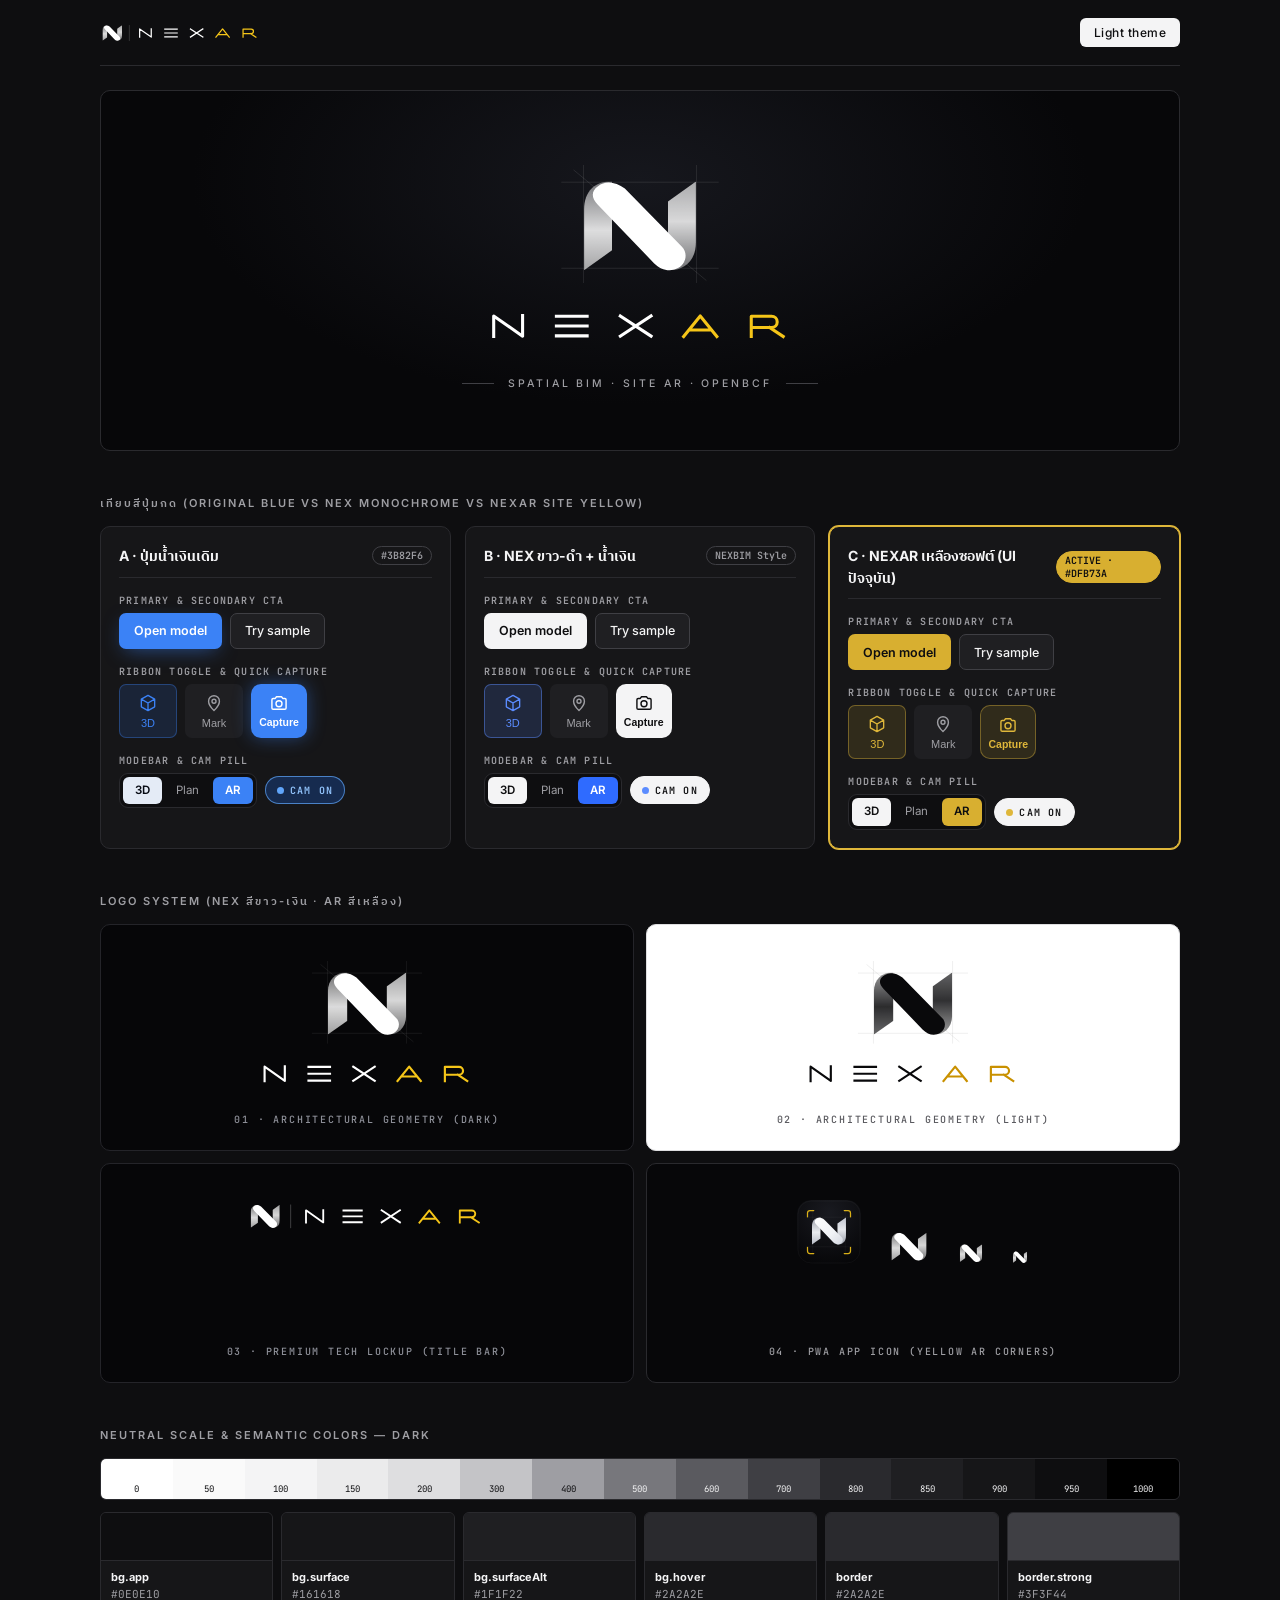
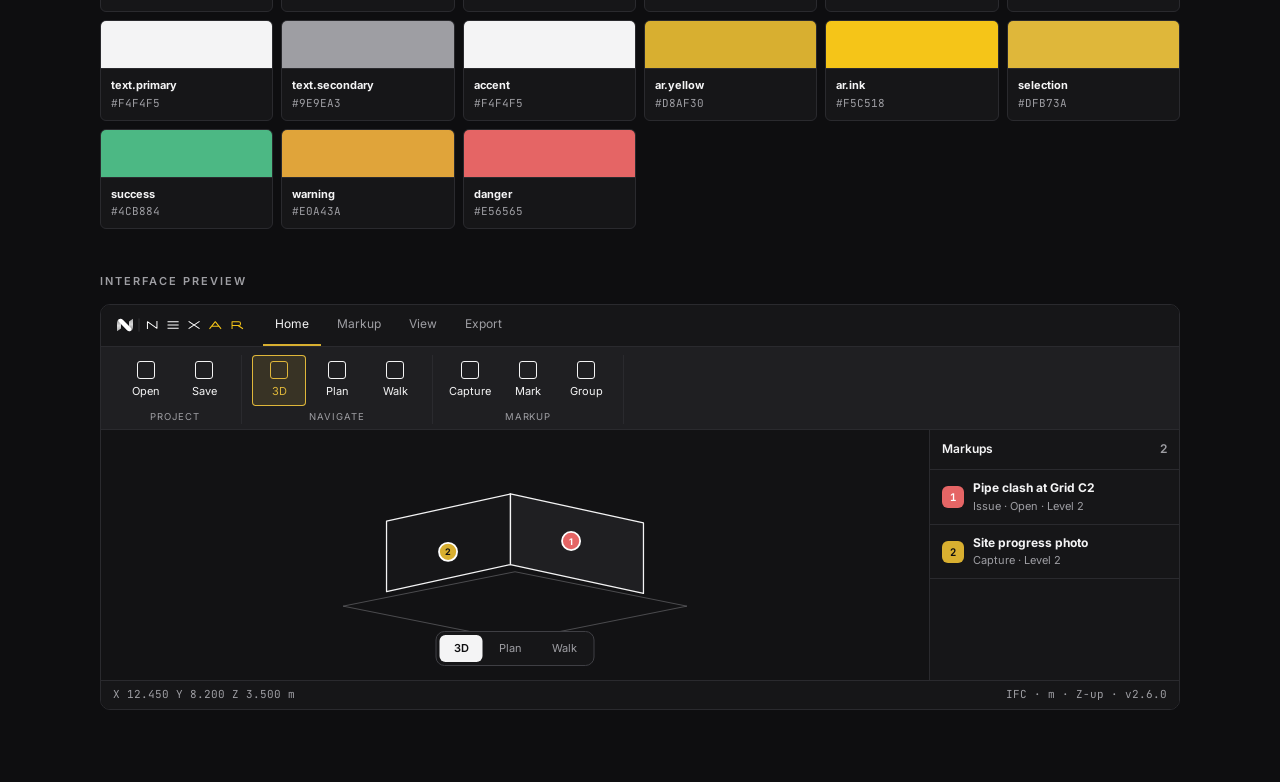
==== brand/brand.html @ 0742beb2 "Add files via upload" ====
<!doctype html>
<html lang="th" data-theme="dark">
<head>
<meta charset="utf-8">
<meta name="viewport" content="width=device-width, initial-scale=1">
<title>NEXAR Brand — Logo &amp; Button Color Comparison</title>
<link rel="preconnect" href="https://fonts.googleapis.com">
<link rel="preconnect" href="https://fonts.gstatic.com" crossorigin>
<link href="https://fonts.googleapis.com/css2?family=Inter:wght@400;500;600;700&family=IBM+Plex+Sans+Thai:wght@400;500;600&family=JetBrains+Mono:wght@400;500&display=swap" rel="stylesheet">
<link rel="stylesheet" href="tokens/nexar-theme.css">
<style>
  * { box-sizing: border-box; }
  body { margin: 0; background: var(--nx-bg-app); color: var(--nx-text); font: 13px/1.55 var(--nx-font-ui); transition: background .2s, color .2s; }
  .wrap { max-width: 1120px; margin: 0 auto; padding: 0 20px 72px; }
  header.top { display: flex; align-items: center; justify-content: space-between; padding: 18px 0; border-bottom: 1px solid var(--nx-border); }
  header.top svg { height: 22px; color: var(--nx-logo); }
  button.toggle { font: 500 12px var(--nx-font-ui); background: var(--nx-accent); color: var(--nx-accent-fg); border: 0; border-radius: var(--nx-radius-md); padding: 7px 14px; cursor: pointer; letter-spacing: .04em; }
  h2 { font-size: 11px; letter-spacing: .18em; text-transform: uppercase; color: var(--nx-text-2); font-weight: 600; margin: 44px 0 14px; }

  /* Hero */
  .hero { position: relative; display: grid; place-items: center; padding: 74px 20px 60px; background: var(--nx-bg-surface); border: 1px solid var(--nx-border); border-radius: var(--nx-radius-lg); margin-top: 24px; overflow: hidden; }
  [data-theme="dark"] .hero { background: radial-gradient(640px 320px at 50% 25%, #16171d 0%, #070709 70%); }
  .hero svg { width: min(300px, 74vw); color: var(--nx-logo); }
  .tagline { display: flex; align-items: center; gap: 14px; margin-top: 20px; font: 500 10.5px var(--nx-font-ui); letter-spacing: .28em; text-transform: uppercase; color: var(--nx-text-2); }
  .tagline::before, .tagline::after { content: ''; width: 32px; height: 1px; background: var(--nx-border-strong); }

  /* 4-style Brand Board */
  .board { display: grid; gap: 12px; grid-template-columns: repeat(2, 1fr); }
  .tile { position: relative; display: flex; flex-direction: column; align-items: center; justify-content: center; gap: 18px; min-height: 220px; padding: 36px 24px 24px; border-radius: var(--nx-radius-lg); border: 1px solid var(--nx-border); background: var(--nx-bg-surface); color: var(--nx-logo); }
  [data-theme="dark"] .tile { background: #070709; }
  .tile.inv-light { background: #FFFFFF !important; border-color: #DEDEE0; color: #09090B; --nx-ar-ink: #C99100; }
  .tile.inv-dark { background: #060608 !important; border-color: #242429; color: #FFFFFF; --nx-ar-ink: #F5C518; }
  .tile .cap { margin-top: auto; font: 500 10px var(--nx-font-num); letter-spacing: .18em; text-transform: uppercase; color: var(--nx-text-2); }
  .tile.inv-light .cap { color: #5A5A5F; }
  .tile.inv-dark .cap { color: #8E9099; }
  .sizes { display: flex; align-items: end; gap: 26px; }

  /* Button Color Comparison Board */
  .cmp-grid { display: grid; gap: 14px; grid-template-columns: repeat(3, 1fr); }
  .cmp-card { background: var(--nx-bg-surface); border: 1px solid var(--nx-border); border-radius: var(--nx-radius-lg); padding: 18px; display: flex; flex-direction: column; gap: 16px; }
  .cmp-card.rec { border-color: var(--nx-selection); box-shadow: 0 0 0 1px var(--nx-selection); }
  .cmp-head { display: flex; align-items: center; justify-content: space-between; gap: 8px; padding-bottom: 10px; border-bottom: 1px solid var(--nx-border); }
  .cmp-head b { font-size: 14px; }
  .cmp-badge { font: 600 10px var(--nx-font-num); padding: 2px 8px; border-radius: 99px; border: 1px solid var(--nx-border-strong); color: var(--nx-text-2); }
  .cmp-card.rec .cmp-badge { background: var(--nx-ar); color: var(--nx-ar-fg); border-color: var(--nx-ar); }
  .cmp-row { display: flex; flex-direction: column; gap: 6px; }
  .cmp-lbl { font: 600 10px var(--nx-font-num); letter-spacing: .12em; text-transform: uppercase; color: var(--nx-text-2); }
  .cmp-btns { display: flex; flex-wrap: wrap; gap: 8px; align-items: center; }

  /* Demo buttons inside comparison */
  .dbtn { display: inline-flex; align-items: center; justify-content: center; gap: 6px; height: 36px; padding: 0 14px; border-radius: 7px; font: 600 12.5px var(--nx-font-ui); border: 1px solid transparent; cursor: pointer; transition: transform .1s, opacity .15s; }
  .dbtn:active { transform: scale(.97); }
  .dbtn.sec { background: var(--nx-bg-surface-alt); color: var(--nx-text); border-color: var(--nx-border-strong); font-weight: 500; }
  .drbtn { display: flex; flex-direction: column; align-items: center; justify-content: center; gap: 4px; width: 58px; height: 54px; border-radius: 7px; font-size: 11px; border: 1px solid transparent; color: var(--nx-text-2); background: var(--nx-bg-surface-alt); cursor: pointer; }
  .drbtn svg { width: 20px; height: 20px; }
  .dcap { display: flex; flex-direction: column; align-items: center; justify-content: center; gap: 3px; width: 56px; height: 54px; border-radius: 10px; font-size: 10.5px; font-weight: 600; border: 0; cursor: pointer; }
  .dcap svg { width: 20px; height: 20px; }
  .dseg { display: inline-flex; gap: 2px; padding: 3px; border-radius: 9px; background: var(--nx-bg-app); border: 1px solid var(--nx-border); }
  .dseg span { padding: 5px 12px; border-radius: 6px; font-size: 11.5px; color: var(--nx-text-2); }
  .dpill { display: inline-flex; align-items: center; gap: 6px; height: 28px; padding: 0 11px; border-radius: 99px; font: 600 10px var(--nx-font-num); letter-spacing: .12em; border: 1px solid var(--nx-border-strong); }
  .dpill i { width: 7px; height: 7px; border-radius: 50%; }

  /* A: Original SiteAR Blue */
  .s-old .p-cta { background: #3B82F6; color: #fff; box-shadow: 0 6px 20px -6px rgba(59,130,246,.55); }
  .s-old .r-on { color: #3B82F6; background: rgba(59,130,246,.14); border-color: rgba(59,130,246,.35); }
  .s-old .c-cap { background: #3B82F6; color: #fff; box-shadow: 0 0 18px rgba(59,130,246,.42); }
  .s-old .m-on { background: #E4EBF6; color: #070B14; font-weight: 600; }
  .s-old .m-ar { background: #3B82F6; color: #fff; font-weight: 600; }
  .s-old .g-on { background: rgba(23,48,92,.82); border-color: rgba(96,165,250,.7); color: #93C5FD; }
  .s-old .g-on i { background: #60A5FA; }

  /* B: NEX Monochrome (v1.9.0) */
  .s-mono .p-cta { background: var(--nx-accent); color: var(--nx-accent-fg); }
  .s-mono .r-on { color: #5B8CFF; background: rgba(91,140,255,.16); border-color: rgba(91,140,255,.45); }
  [data-theme="light"] .s-mono .r-on { color: #2F6BFF; background: rgba(47,107,255,.12); border-color: rgba(47,107,255,.4); }
  .s-mono .c-cap { background: var(--nx-accent); color: var(--nx-accent-fg); }
  .s-mono .m-on { background: var(--nx-accent); color: var(--nx-accent-fg); font-weight: 600; }
  .s-mono .m-ar { background: #2F6BFF; color: #fff; font-weight: 600; }
  .s-mono .g-on { background: var(--nx-accent); border-color: var(--nx-accent); color: var(--nx-accent-fg); }
  .s-mono .g-on i { background: #5B8CFF; }

  /* C: NEXAR Soft Site Yellow (current) */
  .s-yel .p-cta { background: #D8AF30; color: #0E0E10; }
  .s-yel .r-on { color: var(--nx-selection); background: var(--nx-selection-fill); border-color: color-mix(in srgb, var(--nx-selection) 40%, transparent); }
  .s-yel .c-cap { color: var(--nx-selection); background: var(--nx-selection-fill); border: 1px solid color-mix(in srgb, var(--nx-selection) 40%, transparent); }
  .s-yel .m-on { background: var(--nx-accent); color: var(--nx-accent-fg); font-weight: 600; }
  .s-yel .m-ar { background: #D8AF30; color: #0E0E10; font-weight: 600; }
  .s-yel .g-on { background: var(--nx-accent); border-color: var(--nx-accent); color: var(--nx-accent-fg); }
  .s-yel .g-on i { background: #DFB73A; }

  .swatches { display: grid; gap: 8px; grid-template-columns: repeat(auto-fill, minmax(150px, 1fr)); }
  .sw { border: 1px solid var(--nx-border); border-radius: var(--nx-radius-md); overflow: hidden; background: var(--nx-bg-surface); }
  .sw i { display: block; height: 48px; border-bottom: 1px solid var(--nx-border); }
  .sw div { padding: 8px 10px; font-size: 11px; }
  .sw code { font-family: var(--nx-font-num); color: var(--nx-text-2); }
  .scale { display: flex; border-radius: var(--nx-radius-md); overflow: hidden; border: 1px solid var(--nx-border); }
  .scale span { flex: 1; height: 40px; display: grid; place-items: end center; font: 9px var(--nx-font-num); padding-bottom: 4px; }

  /* Mock NEXAR App preview */
  .app { border: 1px solid var(--nx-border); border-radius: var(--nx-radius-lg); overflow: hidden; background: var(--nx-bg-app); }
  .bar { display: flex; align-items: center; gap: 16px; padding: 0 14px; height: 42px; background: var(--nx-bg-surface); border-bottom: 1px solid var(--nx-border); }
  .bar svg { height: 18px; color: var(--nx-logo); }
  .tabs { display: flex; gap: 4px; height: 100%; }
  .tabs span { display: grid; place-items: center; padding: 0 12px; color: var(--nx-text-2); border-bottom: 2px solid transparent; font-size: 12px; }
  .tabs span.on { color: var(--nx-text); border-color: var(--nx-ar); }
  .ribbon { display: flex; gap: 0; background: var(--nx-bg-surface-alt); border-bottom: 1px solid var(--nx-border); padding: 8px 8px 5px; overflow-x: auto; }
  .panel { padding: 0 10px; border-right: 1px solid var(--nx-border); text-align: center; }
  .panel .btns { display: flex; gap: 4px; }
  .btn { width: 54px; padding: 6px 0; border-radius: var(--nx-radius-sm); font-size: 11px; color: var(--nx-text); }
  .btn.on { background: var(--nx-selection-fill); box-shadow: inset 0 0 0 1px var(--nx-selection); color: var(--nx-selection); }
  .btn b { display: block; width: 18px; height: 18px; margin: 0 auto 4px; border: 1.5px solid currentColor; border-radius: 3px; }
  .panel em { display: block; font-style: normal; font-size: 9.5px; letter-spacing: .1em; text-transform: uppercase; color: var(--nx-text-2); margin-top: 4px; }
  .body { display: grid; grid-template-columns: 1fr 250px; min-height: 250px; }
  .vp { background: var(--nx-bg-viewport); position: relative; display: grid; place-items: center; padding: 24px; }
  .vp svg { width: 70%; max-width: 380px; }
  .hud { position: absolute; bottom: 14px; left: 50%; transform: translateX(-50%); display: flex; gap: 2px; padding: 3px; border-radius: 9px; background: var(--nx-bg-surface); border: 1px solid var(--nx-border-strong); }
  .hud span { padding: 5px 14px; border-radius: 6px; font-size: 11px; color: var(--nx-text-2); }
  .hud span.on { background: var(--nx-accent); color: var(--nx-accent-fg); font-weight: 600; }
  .side { background: var(--nx-bg-surface); border-left: 1px solid var(--nx-border); font-size: 12px; }
  .side .h { padding: 10px 12px; font-weight: 600; border-bottom: 1px solid var(--nx-border); display: flex; justify-content: space-between; }
  .side .r { display: flex; align-items: center; gap: 9px; padding: 9px 12px; border-bottom: 1px solid var(--nx-border); }
  .side .pin { width: 22px; height: 22px; border-radius: 6px; display: grid; place-items: center; font: 700 10.5px var(--nx-font-num); color: #fff; flex: none; }
  .side .meta { color: var(--nx-text-2); font-size: 11px; }
  .status { display: flex; justify-content: space-between; gap: 16px; padding: 5px 12px; font-size: 11px; font-family: var(--nx-font-num); color: var(--nx-text-2); background: var(--nx-bg-surface); border-top: 1px solid var(--nx-border); }
  @media (max-width: 900px) { .cmp-grid { grid-template-columns: 1fr; } }
  @media (max-width: 700px) { .board { grid-template-columns: 1fr; } .body { grid-template-columns: 1fr; } .side { border-left: 0; border-top: 1px solid var(--nx-border); } }
</style>
</head>
<body>
<svg width="0" height="0" style="position:absolute">
  <defs>
    <linearGradient id="sl" x1="0" y1="0" x2="0" y2="1"><stop offset="0%" stop-color="#fff" stop-opacity=".42"/><stop offset="55%" stop-color="#fff" stop-opacity=".86"/><stop offset="100%" stop-color="#fff" stop-opacity=".62"/></linearGradient>
    <linearGradient id="sr" x1="0" y1="1" x2="0" y2="0"><stop offset="0%" stop-color="#fff" stop-opacity=".40"/><stop offset="55%" stop-color="#fff" stop-opacity=".84"/><stop offset="100%" stop-color="#fff" stop-opacity=".64"/></linearGradient>
    <mask id="ml" maskContentUnits="objectBoundingBox"><rect width="1" height="1" fill="url(#sl)"/></mask>
    <mask id="mr" maskContentUnits="objectBoundingBox"><rect width="1" height="1" fill="url(#sr)"/></mask>
    <symbol id="mark" viewBox="0 0 120 96">
      <g fill="currentColor">
        <path d="M12 86V34C12 18 22 10 34 10h2L36 69 12 86Z" mask="url(#ml)"/>
        <path d="M84 27L108 10v52c0 16-10 24-22 24h-2V27Z" mask="url(#mr)"/>
        <path d="M24 14C30 9 39 10 47 16L96 66C101 71 100 80 93 84 86 88 78 86 72 80L24 30C18 24 18 18 24 14Z"/>
      </g>
    </symbol>
    <symbol id="word" viewBox="0 0 244 26">
      <g fill="none" stroke="currentColor" stroke-width="2.5" stroke-linecap="square" stroke-linejoin="round">
        <path d="M3 21.5V4.8L26.5 21.2V4.5"/>
        <path d="M54 5h25M54 13h25M54 21h25"/>
        <path d="M106 4.8L131 21.2M131 4.8L106 21.2"/>
      </g>
      <g fill="none" stroke="var(--nx-ar-ink, #F5C518)" stroke-width="2.5" stroke-linecap="square" stroke-linejoin="round">
        <path d="M157.5 21.5L171 4.8L184.5 21.5M163 16.2h16"/>
        <path d="M212.5 21.5V5h16.5a4.6 4.6 0 0 1 0 9.2h-16.5M227.5 14.2L238.5 21.5"/>
      </g>
    </symbol>
    <symbol id="lockupH" viewBox="0 0 264 36">
      <use href="#mark" x="0" y="2" width="40" height="32"/>
      <line x1="48" y1="5" x2="48" y2="31" stroke="currentColor" stroke-opacity=".26" stroke-width="1"/>
      <use href="#word" x="62" y="7.5" width="198" height="21"/>
    </symbol>
    <symbol id="lockupV" viewBox="0 0 244 156">
      <g stroke="currentColor" stroke-opacity=".12" stroke-width=".65" fill="none">
        <line x1="76" y1="0" x2="76" y2="96"/><line x1="168" y1="0" x2="168" y2="96"/>
        <line x1="58" y1="14" x2="186" y2="14"/><line x1="58" y1="84" x2="186" y2="84"/>
        <line x1="68" y1="4" x2="176" y2="94"/>
      </g>
      <use href="#mark" x="65" y="4" width="114" height="91"/>
      <use href="#word" x="0" y="118" width="244" height="26"/>
    </symbol>
    <symbol id="ic-cube" viewBox="0 0 24 24"><path fill="none" stroke="currentColor" stroke-width="1.6" stroke-linejoin="round" d="M12 2.8 20 7.4v9.2L12 21.2 4 16.6V7.4zM4 7.4l8 4.6 8-4.6M12 12v9.2"/></symbol>
    <symbol id="ic-cam" viewBox="0 0 24 24"><g fill="none" stroke="currentColor" stroke-width="1.7" stroke-linecap="round" stroke-linejoin="round"><path d="M3.5 8A1.5 1.5 0 0 1 5 6.5h2.5L9 4.5h6l1.5 2H19A1.5 1.5 0 0 1 20.5 8v10A1.5 1.5 0 0 1 19 19.5H5A1.5 1.5 0 0 1 3.5 18z"/><circle cx="12" cy="12.8" r="3.6"/></g></symbol>
    <symbol id="ic-pin" viewBox="0 0 24 24"><g fill="none" stroke="currentColor" stroke-width="1.7" stroke-linecap="round" stroke-linejoin="round"><path d="M12 21s-6.5-6.2-6.5-11.2a6.5 6.5 0 0 1 13 0C18.5 14.8 12 21 12 21z"/><circle cx="12" cy="9.8" r="2.4"/></g></symbol>
  </defs>
</svg>

<div class="wrap">
  <header class="top">
    <svg viewBox="0 0 264 36" aria-label="NEXAR"><use href="#lockupH"/></svg>
    <button class="toggle" id="toggle">Light theme</button>
  </header>

  <div class="hero">
    <svg viewBox="0 0 244 156" aria-label="NEXAR"><use href="#lockupV"/></svg>
    <div class="tagline">Spatial BIM · Site AR · OpenBCF</div>
  </div>

  <h2>เทียบสีปุ่มกด (Original Blue vs NEX Monochrome vs NEXAR Site Yellow)</h2>
  <div class="cmp-grid">
    <!-- A: Original Blue -->
    <div class="cmp-card s-old">
      <div class="cmp-head"><b>A · ปุ่มน้ำเงินเดิม</b><span class="cmp-badge">#3B82F6</span></div>
      <div class="cmp-row"><span class="cmp-lbl">Primary &amp; Secondary CTA</span>
        <div class="cmp-btns"><button class="dbtn p-cta">Open model</button><button class="dbtn sec">Try sample</button></div>
      </div>
      <div class="cmp-row"><span class="cmp-lbl">Ribbon Toggle &amp; Quick Capture</span>
        <div class="cmp-btns">
          <button class="drbtn r-on"><svg><use href="#ic-cube"/></svg><span>3D</span></button>
          <button class="drbtn"><svg><use href="#ic-pin"/></svg><span>Mark</span></button>
          <button class="dcap c-cap"><svg><use href="#ic-cam"/></svg><span>Capture</span></button>
        </div>
      </div>
      <div class="cmp-row"><span class="cmp-lbl">Modebar &amp; CAM Pill</span>
        <div class="cmp-btns">
          <div class="dseg"><span class="m-on">3D</span><span>Plan</span><span class="m-ar">AR</span></div>
          <span class="dpill g-on"><i></i>CAM ON</span>
        </div>
      </div>
    </div>

    <!-- B: NEX Monochrome -->
    <div class="cmp-card s-mono">
      <div class="cmp-head"><b>B · NEX ขาว-ดำ + น้ำเงิน</b><span class="cmp-badge">NEXBIM Style</span></div>
      <div class="cmp-row"><span class="cmp-lbl">Primary &amp; Secondary CTA</span>
        <div class="cmp-btns"><button class="dbtn p-cta">Open model</button><button class="dbtn sec">Try sample</button></div>
      </div>
      <div class="cmp-row"><span class="cmp-lbl">Ribbon Toggle &amp; Quick Capture</span>
        <div class="cmp-btns">
          <button class="drbtn r-on"><svg><use href="#ic-cube"/></svg><span>3D</span></button>
          <button class="drbtn"><svg><use href="#ic-pin"/></svg><span>Mark</span></button>
          <button class="dcap c-cap"><svg><use href="#ic-cam"/></svg><span>Capture</span></button>
        </div>
      </div>
      <div class="cmp-row"><span class="cmp-lbl">Modebar &amp; CAM Pill</span>
        <div class="cmp-btns">
          <div class="dseg"><span class="m-on">3D</span><span>Plan</span><span class="m-ar">AR</span></div>
          <span class="dpill g-on"><i></i>CAM ON</span>
        </div>
      </div>
    </div>

    <!-- C: NEXAR Soft Site Yellow (Active) -->
    <div class="cmp-card s-yel rec">
      <div class="cmp-head"><b>C · NEXAR เหลืองซอฟต์ (UI ปัจจุบัน)</b><span class="cmp-badge">ACTIVE · #DFB73A</span></div>
      <div class="cmp-row"><span class="cmp-lbl">Primary &amp; Secondary CTA</span>
        <div class="cmp-btns"><button class="dbtn p-cta">Open model</button><button class="dbtn sec">Try sample</button></div>
      </div>
      <div class="cmp-row"><span class="cmp-lbl">Ribbon Toggle &amp; Quick Capture</span>
        <div class="cmp-btns">
          <button class="drbtn r-on"><svg><use href="#ic-cube"/></svg><span>3D</span></button>
          <button class="drbtn"><svg><use href="#ic-pin"/></svg><span>Mark</span></button>
          <button class="dcap c-cap"><svg><use href="#ic-cam"/></svg><span>Capture</span></button>
        </div>
      </div>
      <div class="cmp-row"><span class="cmp-lbl">Modebar &amp; CAM Pill</span>
        <div class="cmp-btns">
          <div class="dseg"><span class="m-on">3D</span><span>Plan</span><span class="m-ar">AR</span></div>
          <span class="dpill g-on"><i></i>CAM ON</span>
        </div>
      </div>
    </div>
  </div>

  <h2>Logo System (NEX สีขาว-เงิน · AR สีเหลือง)</h2>
  <div class="board">
    <div class="tile inv-dark">
      <svg viewBox="0 0 244 156" width="210"><use href="#lockupV"/></svg>
      <div class="cap">01 · Architectural Geometry (Dark)</div>
    </div>
    <div class="tile inv-light">
      <svg viewBox="0 0 244 156" width="210"><use href="#lockupV"/></svg>
      <div class="cap">02 · Architectural Geometry (Light)</div>
    </div>
    <div class="tile inv-dark">
      <svg viewBox="0 0 264 36" width="240"><use href="#lockupH"/></svg>
      <div class="cap">03 · Premium Tech Lockup (Title Bar)</div>
    </div>
    <div class="tile">
      <div class="sizes">
        <img src="icons/icon.svg" width="64" height="64" alt="NEXAR app icon" style="border-radius:14px">
        <svg viewBox="0 0 120 96" width="44"><use href="#mark"/></svg>
        <svg viewBox="0 0 120 96" width="28"><use href="#mark"/></svg>
        <svg viewBox="0 0 120 96" width="18"><use href="#mark"/></svg>
      </div>
      <div class="cap">04 · PWA App Icon (Yellow AR Corners)</div>
    </div>
  </div>

  <h2>Neutral Scale &amp; Semantic Colors — <span id="themeName">dark</span></h2>
  <div class="scale" id="scale" style="margin-bottom:12px"></div>
  <div class="swatches" id="swatches"></div>

  <h2>Interface Preview</h2>
  <div class="app">
    <div class="bar">
      <svg viewBox="0 0 264 36"><use href="#lockupH"/></svg>
      <div class="tabs"><span class="on">Home</span><span>Markup</span><span>View</span><span>Export</span></div>
    </div>
    <div class="ribbon">
      <div class="panel"><div class="btns"><div class="btn"><b></b>Open</div><div class="btn"><b></b>Save</div></div><em>Project</em></div>
      <div class="panel"><div class="btns"><div class="btn on"><b></b>3D</div><div class="btn"><b></b>Plan</div><div class="btn"><b></b>Walk</div></div><em>Navigate</em></div>
      <div class="panel"><div class="btns"><div class="btn"><b></b>Capture</div><div class="btn"><b></b>Mark</div><div class="btn"><b></b>Group</div></div><em>Markup</em></div>
    </div>
    <div class="body">
      <div class="vp">
        <svg viewBox="0 0 420 200" fill="none" stroke-linejoin="round">
          <path d="M20 156 L210 194 L400 156 L210 118 Z" stroke="var(--nx-text-2)" stroke-width="1" opacity=".45"/>
          <path d="M68 140 L68 62 L205 32 L205 110 Z" fill="var(--nx-bg-surface)" stroke="var(--nx-text)" stroke-width="1.4"/>
          <path d="M205 110 L205 32 L352 64 L352 142 Z" fill="var(--nx-bg-surface-alt)" stroke="var(--nx-text)" stroke-width="1.4"/>
          <circle cx="272" cy="84" r="10" fill="var(--nx-danger)" stroke="#fff" stroke-width="2"/>
          <text x="272" y="88" text-anchor="middle" fill="#fff" font-size="10" font-weight="700">1</text>
          <circle cx="136" cy="96" r="10" fill="var(--nx-ar)" stroke="#fff" stroke-width="2"/>
          <text x="136" y="100" text-anchor="middle" fill="#0E0E10" font-size="10" font-weight="700">2</text>
        </svg>
        <div class="hud"><span class="on">3D</span><span>Plan</span><span>Walk</span></div>
      </div>
      <div class="side">
        <div class="h"><span>Markups</span><span style="color:var(--nx-text-2)">2</span></div>
        <div class="r"><span class="pin" style="background:var(--nx-danger)">1</span><div><b>Pipe clash at Grid C2</b><div class="meta">Issue · Open · Level 2</div></div></div>
        <div class="r"><span class="pin" style="background:var(--nx-ar);color:#0E0E10">2</span><div><b>Site progress photo</b><div class="meta">Capture · Level 2</div></div></div>
      </div>
    </div>
    <div class="status">
      <span>X 12.450  Y 8.200  Z 3.500 m</span>
      <span>IFC · m · Z-up · v2.6.0</span>
    </div>
  </div>
</div>

<script>
const neutrals = [["0","#FFFFFF"],["50","#FAFAFA"],["100","#F4F4F5"],["150","#EBEBEC"],["200","#DEDEE0"],["300","#C4C4C7"],["400","#9E9EA3"],["500","#77777C"],["600","#5A5A5F"],["700","#3F3F44"],["800","#2A2A2E"],["850","#1F1F22"],["900","#161618"],["950","#0E0E10"],["1000","#000000"]];
const tokens = [
  ["bg.app","--nx-bg-app"],["bg.surface","--nx-bg-surface"],["bg.surfaceAlt","--nx-bg-surface-alt"],["bg.hover","--nx-bg-hover"],
  ["border","--nx-border"],["border.strong","--nx-border-strong"],["text.primary","--nx-text"],["text.secondary","--nx-text-2"],
  ["accent","--nx-accent"],["ar.yellow","--nx-ar"],["ar.ink","--nx-ar-ink"],["selection","--nx-selection"],
  ["success","--nx-success"],["warning","--nx-warning"],["danger","--nx-danger"]
];
document.getElementById('scale').innerHTML = neutrals.map(([k,v]) =>
  `<span style="background:${v};color:${+k<500?'#0E0E10':'#F4F4F5'}">${k}</span>`).join('');
function renderSwatches() {
  const cs = getComputedStyle(document.documentElement);
  document.getElementById('swatches').innerHTML = tokens.map(([name,css]) => {
    const val = cs.getPropertyValue(css).trim();
    return `<div class="sw"><i style="background:${val}"></i><div><b>${name}</b><br><code>${val}</code></div></div>`;
  }).join('');
}
const root = document.documentElement, btn = document.getElementById('toggle');
function setTheme(t) {
  root.setAttribute('data-theme', t);
  document.getElementById('themeName').textContent = t;
  btn.textContent = t === 'dark' ? 'Light theme' : 'Dark theme';
  renderSwatches();
}
btn.onclick = () => setTheme(root.getAttribute('data-theme') === 'dark' ? 'light' : 'dark');
setTheme('dark');
</script>
</body>
</html>
---- brand/tokens/nexar-theme.css ----
/* =====================================================================
   NEXAR theme — shared NEXCON neutral tokens
   Logo AR accent = Site Yellow (--nx-ar-ink: #F5C518 / #C99100)
   UI & Buttons accent = Soft Site Yellow (--nx-ar: #D8AF30 / #CFA019)
   Switch theme with: <html data-theme="light"> or <html data-theme="dark">
   ===================================================================== */

:root {
  --nx-bg-app: #F4F4F5;
  --nx-bg-surface: #FFFFFF;
  --nx-bg-surface-alt: #FAFAFA;
  --nx-bg-hover: #EBEBEC;
  --nx-bg-viewport: #F7F7F8;
  --nx-border: #DEDEE0;
  --nx-border-strong: #C4C4C7;
  --nx-text: #0E0E10;
  --nx-text-2: #5A5A5F;
  --nx-text-disabled: #9E9EA3;
  --nx-accent: #0E0E10;
  --nx-accent-fg: #FFFFFF;
  --nx-logo: #0E0E10;
  --nx-selection: #A87A08;
  --nx-selection-fill: rgba(184, 134, 11, 0.12);
  --nx-ar: #CFA019;
  --nx-ar-fg: #0E0E10;
  --nx-ar-ink: #C99100;
  --nx-success: #2E8A5F;
  --nx-warning: #B97A12;
  --nx-danger: #C93C3C;
  --nx-font-ui: Inter, "IBM Plex Sans Thai", "Segoe UI", sans-serif;
  --nx-font-num: "JetBrains Mono", Consolas, monospace;
  --nx-radius-sm: 4px;
  --nx-radius-md: 6px;
  --nx-radius-lg: 10px;
}

@media (prefers-color-scheme: dark) {
  :root:not([data-theme="light"]) {
    --nx-bg-app: #0E0E10;
    --nx-bg-surface: #161618;
    --nx-bg-surface-alt: #1F1F22;
    --nx-bg-hover: #2A2A2E;
    --nx-bg-viewport: #121214;
    --nx-border: #2A2A2E;
    --nx-border-strong: #3F3F44;
    --nx-text: #F4F4F5;
    --nx-text-2: #9E9EA3;
    --nx-text-disabled: #5A5A5F;
    --nx-accent: #F4F4F5;
    --nx-accent-fg: #0E0E10;
    --nx-logo: #FFFFFF;
    --nx-selection: #DFB73A;
    --nx-selection-fill: rgba(223, 183, 58, 0.13);
    --nx-ar: #D8AF30;
    --nx-ar-fg: #0E0E10;
    --nx-ar-ink: #F5C518;
    --nx-success: #4CB884;
    --nx-warning: #E0A43A;
    --nx-danger: #E56565;
  }
}

:root[data-theme="dark"] {
  --nx-bg-app: #0E0E10;
  --nx-bg-surface: #161618;
  --nx-bg-surface-alt: #1F1F22;
  --nx-bg-hover: #2A2A2E;
  --nx-bg-viewport: #121214;
  --nx-border: #2A2A2E;
  --nx-border-strong: #3F3F44;
  --nx-text: #F4F4F5;
  --nx-text-2: #9E9EA3;
  --nx-text-disabled: #5A5A5F;
  --nx-accent: #F4F4F5;
  --nx-accent-fg: #0E0E10;
  --nx-logo: #FFFFFF;
  --nx-selection: #DFB73A;
  --nx-selection-fill: rgba(223, 183, 58, 0.13);
  --nx-ar: #D8AF30;
  --nx-ar-fg: #0E0E10;
  --nx-ar-ink: #F5C518;
  --nx-success: #4CB884;
  --nx-warning: #E0A43A;
  --nx-danger: #E56565;
}

/* Optional UI accent overrides (selected in Settings; NEXAR logo AR stays yellow) */
:root[data-accent="blue"] {
  --nx-selection: #2F6BFF;
  --nx-selection-fill: rgba(47, 107, 255, 0.12);
  --nx-ar: #2F6BFF;
  --nx-ar-fg: #FFFFFF;
}
:root[data-theme="dark"][data-accent="blue"] {
  --nx-selection: #5B8CFF;
  --nx-selection-fill: rgba(91, 140, 255, 0.15);
  --nx-ar: #3B82F6;
  --nx-ar-fg: #FFFFFF;
}
:root[data-accent="emerald"] {
  --nx-selection: #1F8A5B;
  --nx-selection-fill: rgba(31, 138, 91, 0.12);
  --nx-ar: #1F8A5B;
  --nx-ar-fg: #FFFFFF;
}
:root[data-theme="dark"][data-accent="emerald"] {
  --nx-selection: #4CB884;
  --nx-selection-fill: rgba(76, 184, 132, 0.15);
  --nx-ar: #3DA874;
  --nx-ar-fg: #0E0E10;
}
:root[data-accent="mono"] {
  --nx-selection: #0E0E10;
  --nx-selection-fill: rgba(14, 14, 16, 0.09);
  --nx-ar: #0E0E10;
  --nx-ar-fg: #FFFFFF;
}
:root[data-theme="dark"][data-accent="mono"] {
  --nx-selection: #E4E4E7;
  --nx-selection-fill: rgba(244, 244, 245, 0.12);
  --nx-ar: #E4E4E7;
  --nx-ar-fg: #0E0E10;
}
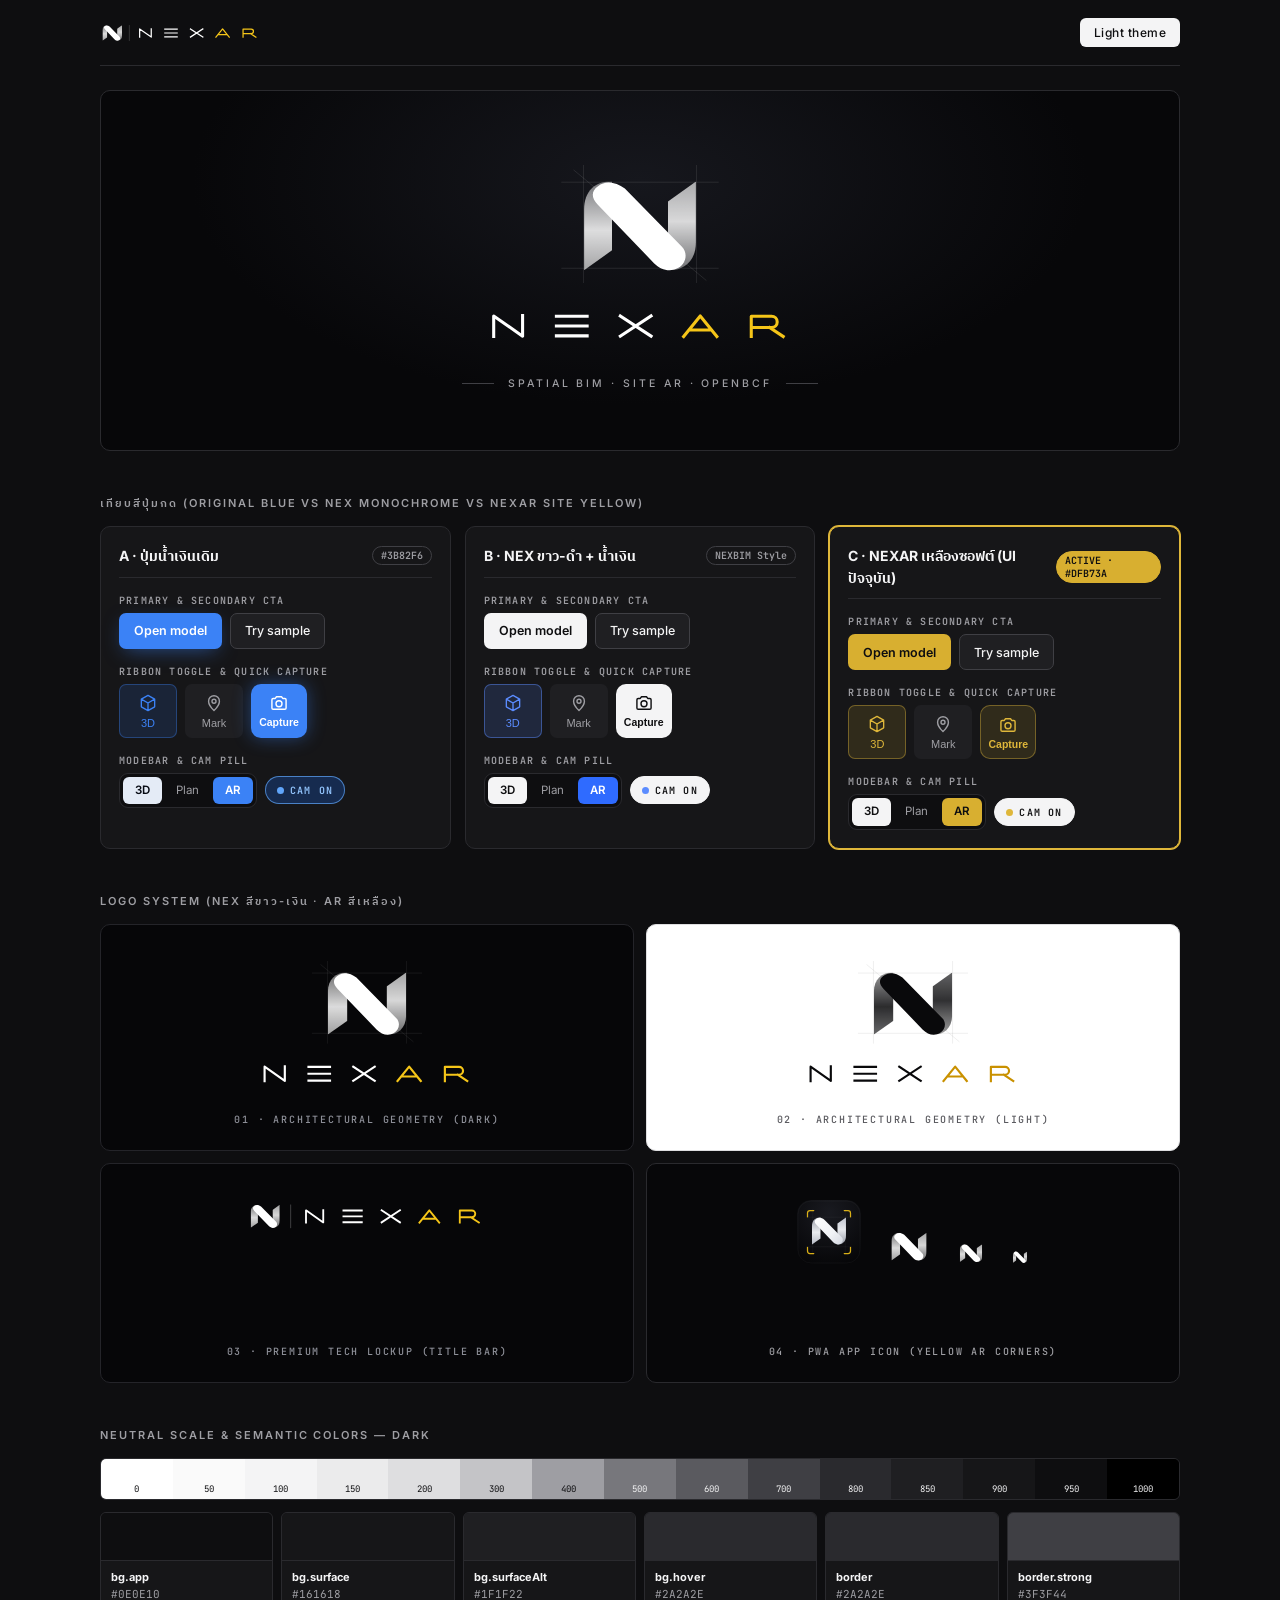
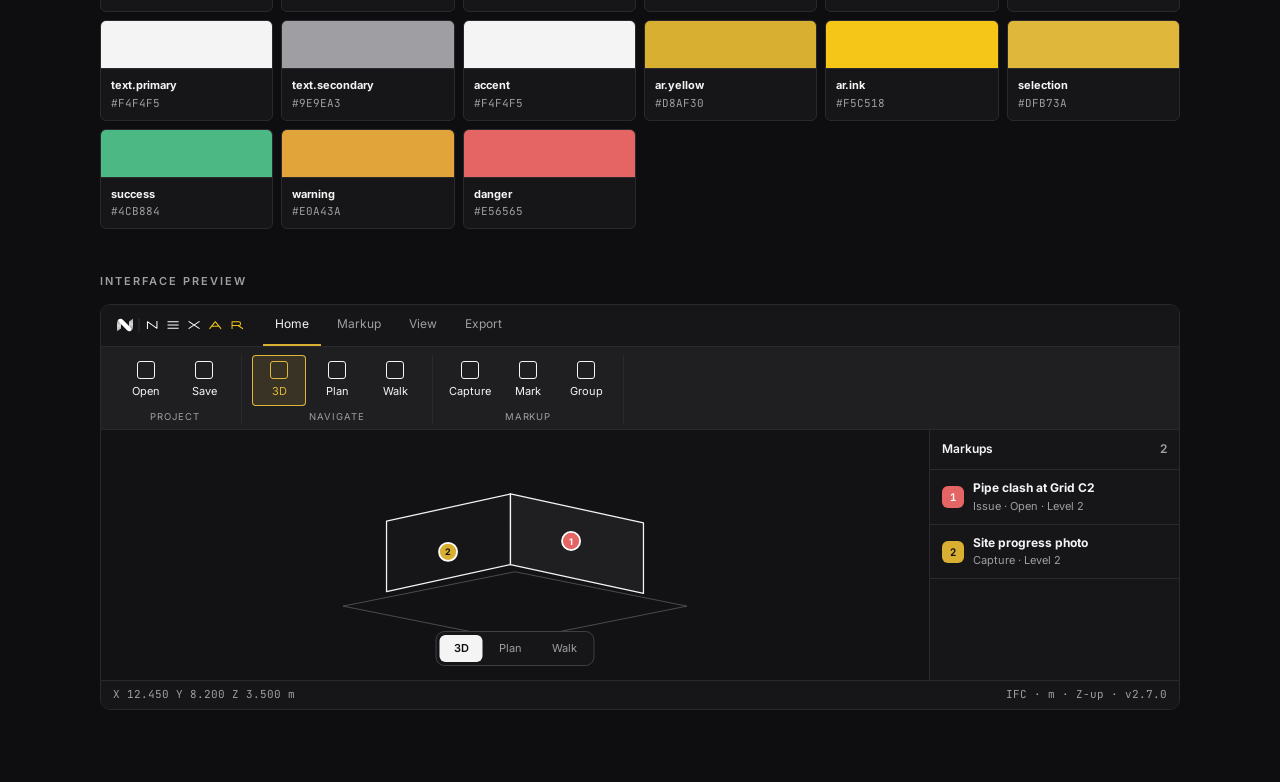
==== commit b6cf1f6c: "Add files via upload" ====
--- a/brand/brand.html
+++ b/brand/brand.html
@@ -309,7 +309,7 @@
     </div>
     <div class="status">
       <span>X 12.450  Y 8.200  Z 3.500 m</span>
-      <span>IFC · m · Z-up · v2.6.0</span>
+      <span>IFC · m · Z-up · v2.7.0</span>
     </div>
   </div>
 </div>
